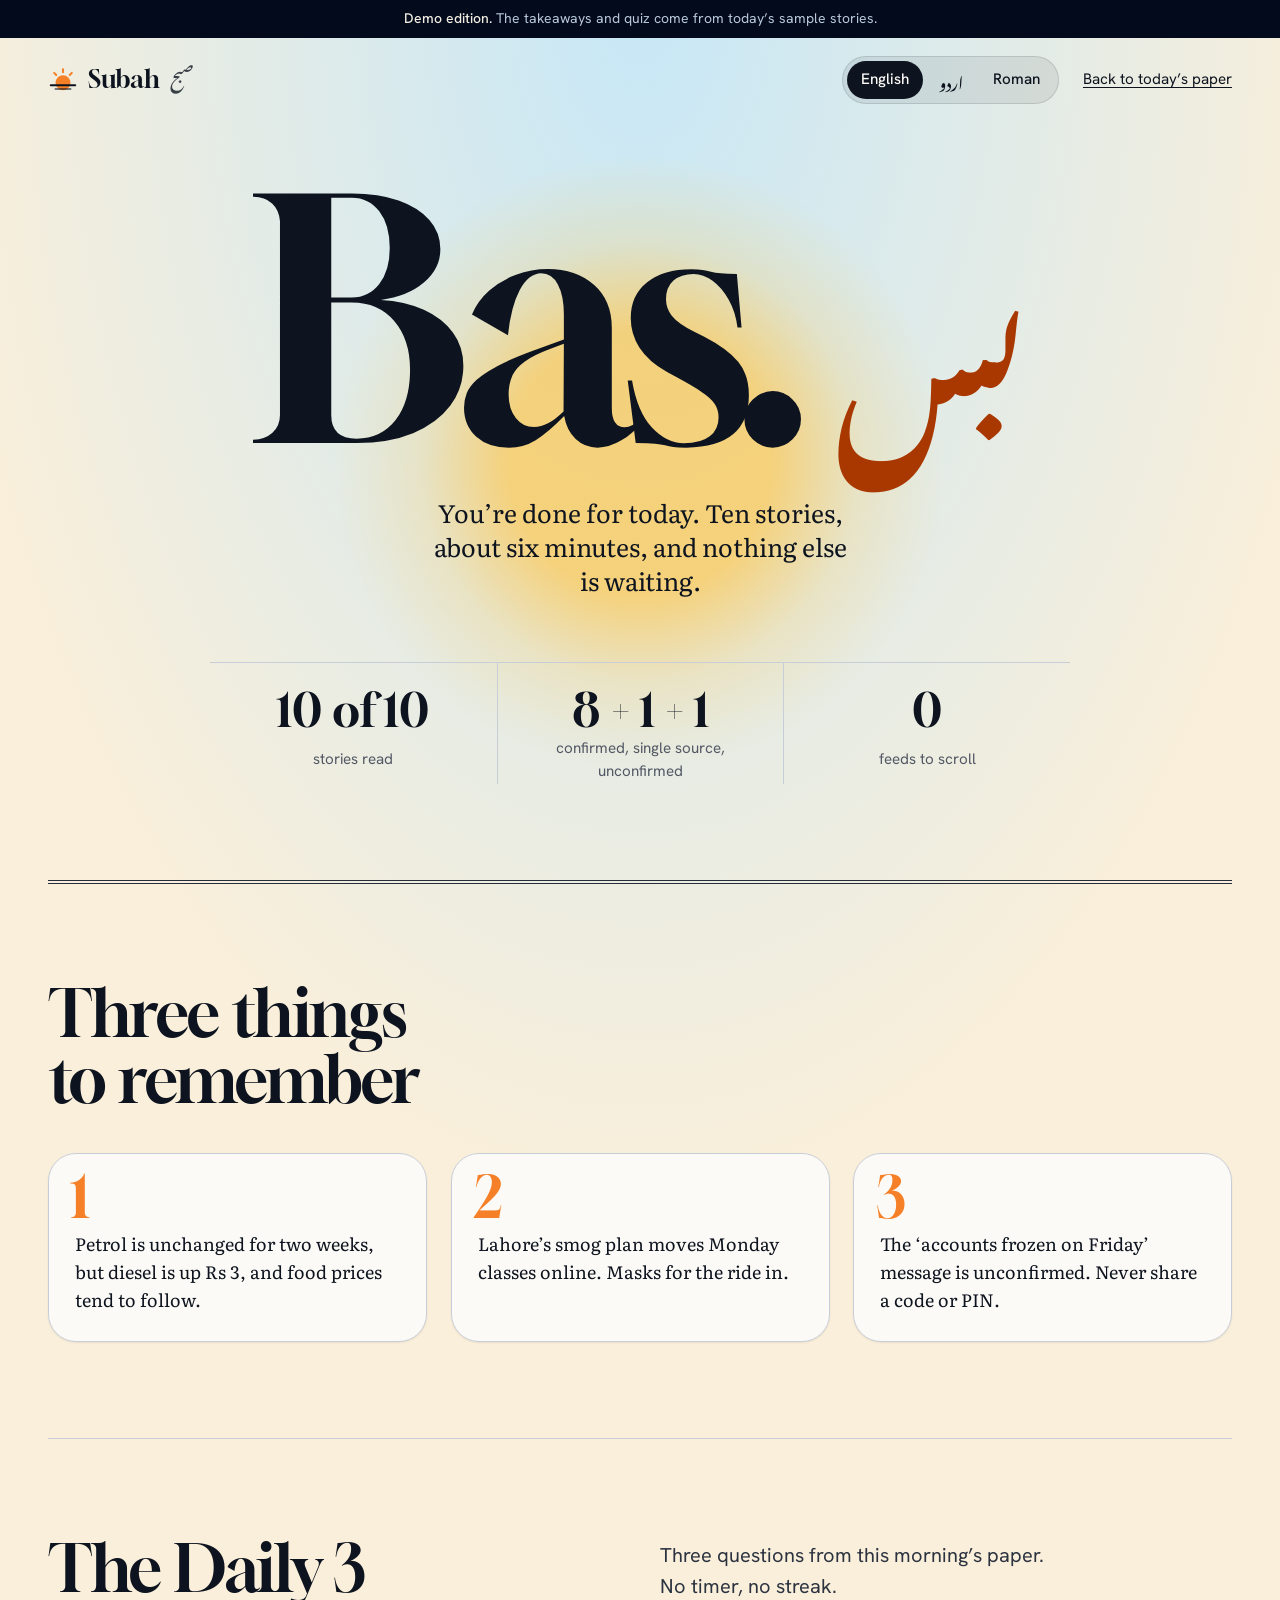
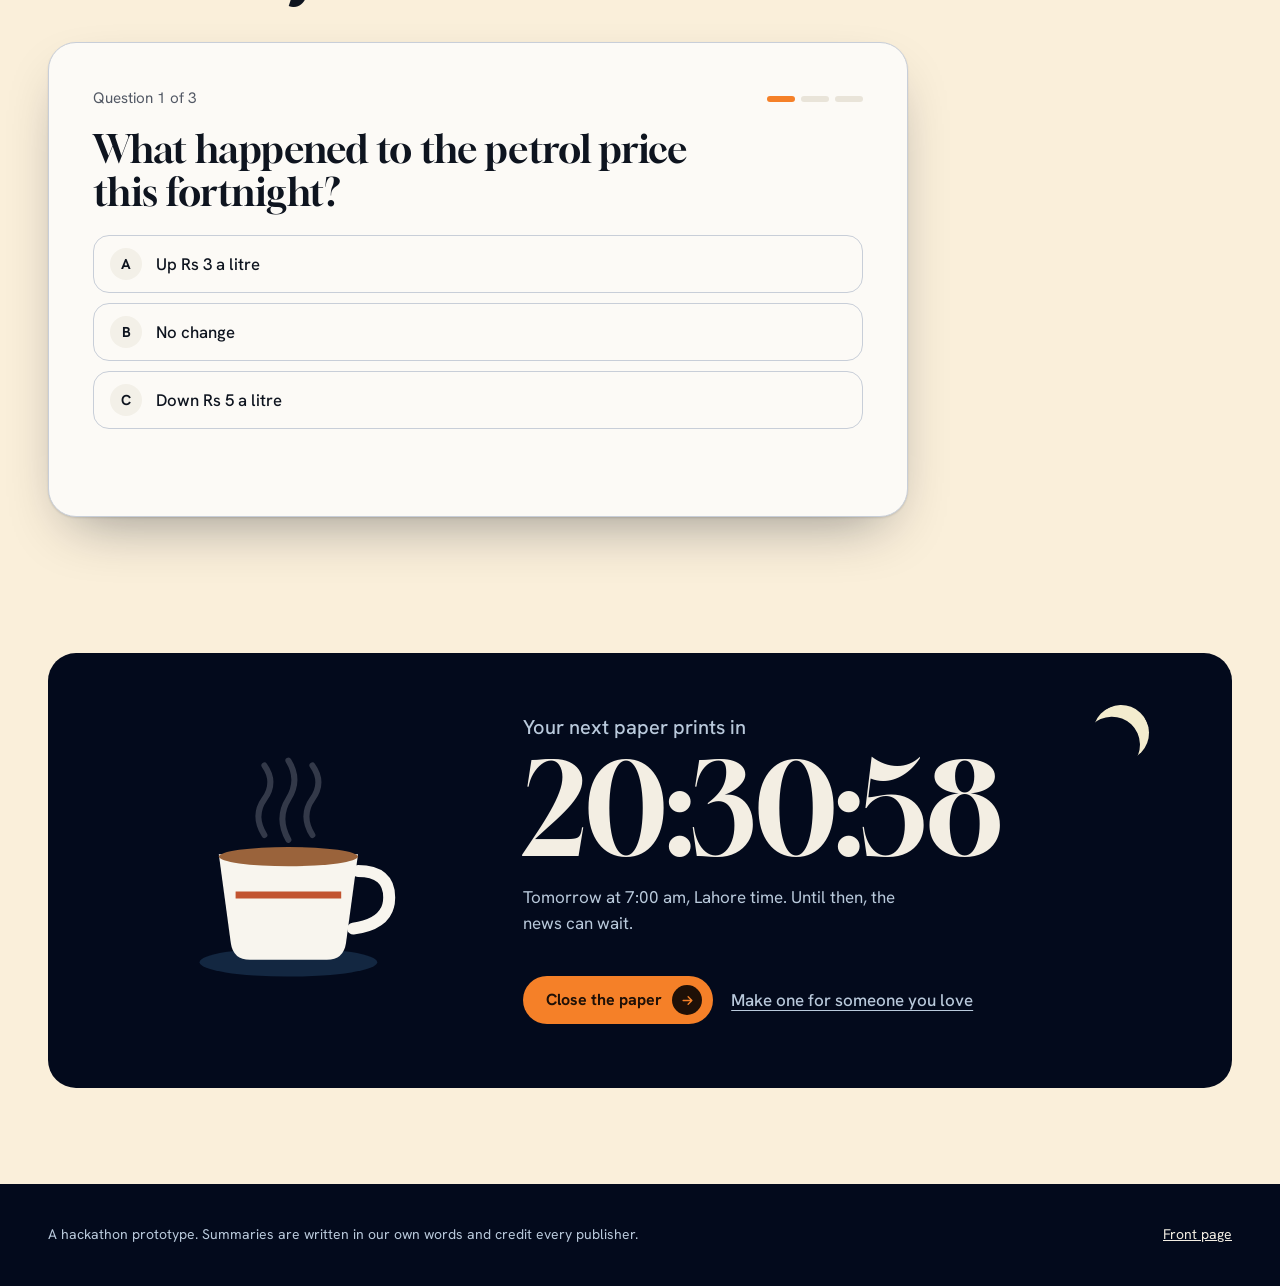
==== web/end.html @ 7c395348 "Add Subah backend pipeline, tests and CI script - Feeds: live fetch or snapshot replay, feed metadat" ====
<!doctype html>
<html lang="en">
<head>
  <meta charset="utf-8">
  <meta name="viewport" content="width=device-width, initial-scale=1">
  <title>Bas, done for today</title>
  <meta name="description" content="The last page of today’s Subah: three things to remember, a three-question quiz, and the time your next paper prints.">
  <meta name="theme-color" content="#f6f1e6">
  <link rel="preconnect" href="https://fonts.googleapis.com">
  <link rel="preconnect" href="https://fonts.gstatic.com" crossorigin>
  <link href="https://fonts.googleapis.com/css2?family=Gloock&family=Hanken+Grotesk:wght@400;500;700&family=Literata:ital,opsz,wght@0,7..72,400;0,7..72,600;1,7..72,400&family=Noto+Nastaliq+Urdu:wght@400;700&display=swap" rel="stylesheet">
  <link rel="stylesheet" href="assets/css/base.css">
  <link rel="stylesheet" href="assets/css/end.css">
  <script src="assets/js/data.js" defer></script>
  <script src="assets/js/common.js" defer></script>
  <script src="assets/js/end.js" defer></script>
</head>
<body class="theme-day page-end">
  <a class="skip-link" href="#end-main">Skip to the last page</a>
  <p class="demo-strip"><b>Demo edition.</b> The takeaways and quiz come from today’s sample stories.</p>

  <header class="end-head">
    <a class="wordmark" href="index.html" aria-label="Subah home">
      <span data-sunmark></span><span class="wordmark__en">Subah</span><span class="wordmark__ur" lang="ur">صبح</span>
    </a>
    <div class="seg" role="group" aria-label="Language" id="end-lang">
      <button type="button" data-lang="en" aria-pressed="true">English</button>
      <button type="button" data-lang="ur" aria-pressed="false" lang="ur">اردو</button>
      <button type="button" data-lang="ro" aria-pressed="false">Roman</button>
    </div>
    <a class="end-back" href="paper.html">Back to today’s paper</a>
  </header>

  <main id="end-main" class="end-main">
    <section class="bas" aria-labelledby="bas-title">
      <div class="bas__sun" aria-hidden="true"></div>
      <h1 class="bas__title" id="bas-title"><span class="bas__en">Bas.</span><span class="bas__ur" lang="ur">بس</span></h1>
      <p class="bas__lede" data-t="lede">You’re done for today. Ten stories, about six minutes, and nothing else is waiting.</p>
      <div class="bas__stats" role="list">
        <div role="listitem"><b class="tabular" data-t="s1v">10 of 10</b><span data-t="s1">stories read</span></div>
        <div role="listitem"><b class="tabular" data-t="s2v">8 + 1 + 1</b><span data-t="s2">confirmed, single source, unconfirmed</span></div>
        <div role="listitem"><b class="tabular" data-t="s3v">0</b><span data-t="s3">feeds to scroll</span></div>
      </div>
    </section>

    <section class="remember" aria-labelledby="remember-title">
      <h2 id="remember-title" data-t="rememberTitle">Three things to remember</h2>
      <ol class="remember__list" id="remember-list"></ol>
    </section>

    <section class="quiz" aria-labelledby="quiz-title">
      <div class="quiz__head">
        <h2 id="quiz-title" data-t="quizTitle">The Daily 3</h2>
        <p data-t="quizLede">Three questions from this morning’s paper. No timer, no streak.</p>
      </div>
      <div class="quiz__card" id="quiz-card" aria-live="polite"></div>
    </section>

    <section class="tomorrow" aria-labelledby="tomorrow-title">
      <div class="chai" aria-hidden="true">
        <svg viewBox="0 0 200 200" class="chai__svg">
          <g class="chai__steam">
            <path d="M82 70 q-10 -16 0 -30 q10 -14 0 -28" />
            <path d="M102 74 q-10 -18 0 -34 q10 -16 0 -32" />
            <path d="M122 70 q-10 -16 0 -30 q10 -14 0 -28" />
          </g>
          <ellipse cx="102" cy="176" rx="74" ry="12" class="chai__saucer"/>
          <path d="M44 86 h116 l-10 74 q-2 14 -16 14 h-64 q-14 0 -16 -14z" class="chai__cup"/>
          <path d="M160 100 q26 0 26 22 q0 22 -30 26" class="chai__handle"/>
          <ellipse cx="102" cy="88" rx="58" ry="8" class="chai__tea"/>
          <path d="M58 120 h88" class="chai__band"/>
        </svg>
      </div>
      <div class="tomorrow__copy">
        <h2 id="tomorrow-title" data-t="nextTitle">Your next paper prints in</h2>
        <time class="tomorrow__count tabular" id="end-countdown">00:00:00</time>
        <p class="tomorrow__note" data-t="nextNote">Tomorrow at 7:00 am, Lahore time. Until then, the news can wait.</p>
        <div class="tomorrow__actions">
          <button class="btn btn--primary" type="button" id="close-paper" data-magnetic="0.15"><span data-t="close">Close the paper</span><span class="btn__orb" data-icon="arrow"></span></button>
          <a class="link-arrow" href="gift.html" data-t="gift">Make one for someone you love</a>
        </div>
      </div>
    </section>
  </main>

  <!-- the closing fold -->
  <div class="closing" id="closing" hidden>
    <div class="closing__half closing__half--top"></div>
    <div class="closing__half closing__half--bottom"></div>
    <div class="closing__msg" role="dialog" aria-modal="true" aria-labelledby="closing-title">
      <svg class="closing__mark" viewBox="0 0 32 32" aria-hidden="true"><circle cx="16" cy="19" r="8" fill="var(--kesar)"/><path d="M3 21.5h26" stroke="currentColor" stroke-width="2.2" stroke-linecap="round"/><path d="M16 4.5v3.2M6.6 8.4l2.2 2.2M25.4 8.4l-2.2 2.2" stroke="var(--kesar)" stroke-width="2.2" stroke-linecap="round"/></svg>
      <p class="closing__title" id="closing-title" data-t="seeYou">See you at seven.</p>
      <p class="closing__ur" lang="ur">کل صبح سات بجے ملتے ہیں</p>
      <a class="btn btn--ghost" href="index.html" id="closing-home" data-t="home">Back to the front page</a>
    </div>
  </div>

  <footer class="site-footer site-footer--slim">
    <div class="container footer__base">
      <span>A hackathon prototype. Summaries are written in our own words and credit every publisher.</span>
      <a href="index.html">Front page</a>
    </div>
  </footer>
</body>
</html>
---- web/assets/css/base.css ----
/* hallmark · custom · idea: "the page is one night: it opens at 11:58 pm, the sun comes up over Lahore at the fold, the paper arrives at 7:00 and the site ends at 7:06" · vibe: "night press, Lahore dawn, ten stories then bas" · paper: night oklch(16% 0.04 262) to day oklch(96.5% 0.025 85) · accent: kesar oklch(70% 0.18 48) · faces: Gloock (display), Hanken Grotesk (ui), Literata (reading), Noto Nastaliq Urdu (script) · posture: full palette (night, dawn, day, kesar; trust trio ok/warn/bad) · axes: mid/high-contrast-serif/warm
   critique: the risk is spectacle over reading; every moving part carries a product fact (clustering, swipe learning, trust badges, Urdu, audio, the ending), and the paper page itself stays still and legible.
   waive 18/F8 (more than one scroll pattern): the user asked for many wow moments; each pattern is pinned to one section, and all of them fall back to the finished static layout under reduced motion or without JS.
   waive custom-cursor rule is NOT waived: no custom cursor anywhere. */

/* ------------------------------------------------------------------ tokens */
:root {
  /* night */
  --night-1: oklch(15% 0.04 262);
  --night-2: oklch(20% 0.05 258);
  --night-3: oklch(27% 0.055 255);
  --on-night: oklch(95% 0.015 85);
  --on-night-2: oklch(83% 0.03 250);
  --on-night-muted: oklch(72% 0.035 255);
  --night-rule: oklch(36% 0.04 258);

  /* dawn */
  --dawn-1: oklch(40% 0.07 252);
  --dawn-2: oklch(70% 0.12 40);
  --dawn-3: oklch(86% 0.11 78);

  /* day */
  --day-1: oklch(91% 0.04 228);
  --day-2: oklch(96.5% 0.022 85);
  --paper: oklch(98.6% 0.006 95);
  --paper-2: oklch(95.6% 0.012 90);
  --paper-3: oklch(92% 0.016 88);
  --ink: oklch(19% 0.025 262);
  --ink-2: oklch(32% 0.025 262);
  --muted: oklch(46% 0.02 262);
  --rule: oklch(85% 0.015 262);
  --rule-2: oklch(30% 0.025 262);

  /* signals */
  --sun: oklch(86% 0.15 82);
  --kesar: oklch(72% 0.17 52);
  --kesar-hover: oklch(77% 0.16 60);
  --kesar-ink: oklch(19% 0.03 50);
  --kesar-deep: oklch(50% 0.16 42);
  --focus: oklch(70% 0.2 48);
  --ok: oklch(50% 0.12 158);
  --ok-soft: oklch(93% 0.05 158);
  --warn: oklch(55% 0.13 70);
  --warn-mark: oklch(78% 0.15 80);
  --warn-soft: oklch(95% 0.06 88);
  --bad: oklch(52% 0.19 27);
  --bad-soft: oklch(94.5% 0.035 25);
  --moon: oklch(94% 0.04 95);

  /* type */
  --font-display: "Gloock", "Libre Bodoni", Georgia, serif;
  --font-ui: "Hanken Grotesk", ui-sans-serif, system-ui, sans-serif;
  --font-read: "Literata", "Source Serif 4", Georgia, serif;
  --font-urdu: "Noto Nastaliq Urdu", "Jameel Noori Nastaleeq", "Urdu Typesetting", serif;

  --step--1: 0.875rem;
  --step-0: 1.0625rem;
  --step-1: 1.25rem;
  --step-2: 1.5625rem;
  --step-3: 1.95rem;
  --step-4: clamp(2.1rem, 3.6vw, 2.9rem);
  --step-5: clamp(2.5rem, 5vw, 4.2rem);
  --display: clamp(3.1rem, 7.2vw, 6.9rem);

  /* space */
  --space-2xs: 4px;
  --space-xs: 8px;
  --space-sm: 12px;
  --space-md: 16px;
  --space-lg: 24px;
  --space-xl: 40px;
  --space-2xl: 64px;
  --space-3xl: 96px;
  --space-4xl: 144px;

  --container: 1240px;
  --gutter: clamp(16px, 4vw, 48px);
  --radius-sm: 10px;
  --radius: 18px;
  --radius-lg: 28px;
  --radius-pill: 999px;

  --shadow-paper: 0 1px 2px oklch(20% 0.03 262 / 0.12), 0 24px 60px -24px oklch(15% 0.04 262 / 0.45);
  --shadow-soft: 0 1px 2px oklch(20% 0.02 262 / 0.08);

  --ease-out: cubic-bezier(0.22, 1, 0.36, 1);
  --ease-in: cubic-bezier(0.55, 0, 1, 0.45);
  --ease-in-out: cubic-bezier(0.65, 0, 0.35, 1);
  --dur-micro: 120ms;
  --dur-short: 220ms;
  --dur-long: 420ms;

  --z-raised: 10;
  --z-sticky: 200;
  --z-nav: 300;
  --z-modal: 400;
  --z-toast: 500;

  color-scheme: light;
}

/* ------------------------------------------------------------------ base */
*, *::before, *::after { box-sizing: border-box; }
[hidden] { display: none !important; }
html, body { overflow-x: clip; }
html { -webkit-text-size-adjust: 100%; text-size-adjust: 100%; scroll-padding-top: 96px; }
body {
  margin: 0;
  font-family: var(--font-ui);
  font-size: var(--step-0);
  line-height: 1.55;
  color: var(--ink);
  background: var(--day-2);
  font-synthesis: none;
  -webkit-font-smoothing: antialiased;
  text-rendering: optimizeLegibility;
}
img, svg, canvas { display: block; max-width: 100%; }
h1, h2, h3, h4 {
  font-family: var(--font-display);
  font-weight: 400;
  line-height: 1.04;
  letter-spacing: -0.02em;
  margin: 0;
  text-wrap: balance;
  overflow-wrap: break-word;
  min-width: 0;
}
h1 { max-width: 20ch; }
h2 { max-width: 22ch; }
h3 { max-width: 40ch; }
p { margin: 0; text-wrap: pretty; }
a { color: inherit; }
button, input, select, textarea { font: inherit; color: inherit; }
button { cursor: pointer; }
::selection { background: color-mix(in oklab, var(--kesar) 35%, transparent); }

:where(a, button, input, select, textarea, [tabindex], summary, label.choice):focus-visible {
  outline: 3px solid var(--focus);
  outline-offset: 3px;
  border-radius: 6px;
}
input:focus-visible, textarea:focus-visible, select:focus-visible { outline-offset: 0; }

[lang="ur"], .ur {
  font-family: var(--font-urdu);
  line-height: 2.1;
  letter-spacing: 0;
  word-spacing: 0.04em;
}
[lang="ur"] :where(h1, h2, h3, h4), :where(h1, h2, h3, h4)[lang="ur"] {
  font-family: var(--font-urdu);
  font-weight: 700;
  line-height: 1.85;
  letter-spacing: 0;
}

.container { width: min(100% - 2 * var(--gutter), var(--container)); margin-inline: auto; }
.sr-only {
  position: absolute; width: 1px; height: 1px; padding: 0; margin: -1px;
  overflow: hidden; clip: rect(0 0 0 0); white-space: nowrap; border: 0;
}
.skip-link {
  position: absolute; left: var(--space-md); top: -100px; z-index: var(--z-toast);
  background: var(--ink); color: var(--paper); padding: var(--space-sm) var(--space-md); border-radius: var(--radius-sm);
}
.skip-link:focus { top: var(--space-md); }
.tabular { font-variant-numeric: tabular-nums; }

/* ------------------------------------------------------------------ demo strip */
.demo-strip {
  background: var(--night-1);
  color: var(--on-night-2);
  font-size: var(--step--1);
  text-align: center;
  padding: 8px var(--gutter);
  position: relative;
  z-index: var(--z-nav);
}
.demo-strip b { color: var(--on-night); font-weight: 500; }

/* ------------------------------------------------------------------ header / nav */
.site-header {
  position: sticky;
  top: 0;
  z-index: var(--z-nav);
  padding: 12px var(--gutter) 0;
  pointer-events: none;
}
.nav {
  pointer-events: auto;
  width: min(100%, var(--container));
  margin-inline: auto;
  display: flex;
  align-items: center;
  gap: var(--space-md);
  min-height: 60px;
  padding: 8px 8px 8px 18px;
  border-radius: var(--radius-pill);
  background: color-mix(in oklab, var(--night-2) 72%, transparent);
  color: var(--on-night);
  border: 1px solid color-mix(in oklab, var(--on-night) 12%, transparent);
  -webkit-backdrop-filter: blur(14px) saturate(140%);
  backdrop-filter: blur(14px) saturate(140%);
  transition: background-color var(--dur-long) var(--ease-out), color var(--dur-long) var(--ease-out), border-color var(--dur-long) var(--ease-out);
}
html.is-daylight .nav, .theme-day .nav {
  background: color-mix(in oklab, var(--paper) 80%, transparent);
  color: var(--ink);
  border-color: color-mix(in oklab, var(--ink) 10%, transparent);
}
.wordmark {
  display: inline-flex;
  align-items: center;
  gap: 10px;
  text-decoration: none;
  margin-right: auto;
  white-space: nowrap;
}
.wordmark__mark { width: 30px; height: 30px; flex-shrink: 0; }
.wordmark__en { font-family: var(--font-display); font-size: 1.55rem; letter-spacing: -0.01em; line-height: 1; }
.wordmark__ur { font-family: var(--font-urdu); font-size: 1.05rem; line-height: 1; opacity: 0.8; transform: translateY(-2px); }
.nav__links { display: flex; gap: 2px; list-style: none; margin: 0; padding: 0; }
.nav__links a {
  display: inline-flex; align-items: center; min-height: 44px; padding: 0 14px;
  border-radius: var(--radius-pill); text-decoration: none; font-size: 0.97rem;
  transition: background-color var(--dur-short) var(--ease-out);
}
.nav__links a:hover { background: color-mix(in oklab, currentColor 10%, transparent); }
.nav__links a[aria-current="page"] { background: color-mix(in oklab, currentColor 12%, transparent); }
.nav__menu-btn {
  display: none; width: 44px; height: 44px; border-radius: 50%; border: 0;
  background: color-mix(in oklab, currentColor 10%, transparent); align-items: center; justify-content: center;
}
.nav__menu-btn svg { width: 20px; height: 20px; }

@media (max-width: 960px) {
  .nav__links {
    position: absolute; left: var(--gutter); right: var(--gutter); top: calc(100% + 8px);
    flex-direction: column; padding: 10px; border-radius: var(--radius);
    background: var(--night-2); color: var(--on-night);
    border: 1px solid var(--night-rule);
    opacity: 0; transform: translateY(-6px); visibility: hidden;
    transition: opacity var(--dur-short) var(--ease-out), transform var(--dur-short) var(--ease-out), visibility 0s linear var(--dur-short);
  }
  html.is-daylight .nav__links, .theme-day .nav__links { background: var(--paper); color: var(--ink); border-color: var(--rule); }
  .nav[data-open="true"] .nav__links { opacity: 1; transform: none; visibility: visible; transition-delay: 0s; }
  .nav__links a { min-height: 48px; font-size: 1.05rem; }
  .nav__menu-btn { display: inline-flex; }
  .nav .btn--nav span.btn__label-long { display: none; }
}

/* ------------------------------------------------------------------ buttons */
.btn {
  --btn-bg: transparent;
  --btn-fg: currentColor;
  display: inline-flex;
  align-items: center;
  justify-content: center;
  gap: 10px;
  min-height: 48px;
  padding: 0 22px;
  border-radius: var(--radius-pill);
  border: 1px solid transparent;
  background: var(--btn-bg);
  color: var(--btn-fg);
  font-weight: 500;
  font-size: 1rem;
  line-height: 1;
  text-decoration: none;
  white-space: nowrap;
  transition: background-color var(--dur-short) var(--ease-out), color var(--dur-short) var(--ease-out), border-color var(--dur-short) var(--ease-out), transform var(--dur-micro) var(--ease-out);
  -webkit-tap-highlight-color: transparent;
}
.btn:active { transform: translateY(1px); }
.btn svg { width: 18px; height: 18px; flex-shrink: 0; }
.btn--primary { --btn-bg: var(--kesar); --btn-fg: var(--kesar-ink); font-weight: 700; }
.btn--primary:hover { --btn-bg: var(--kesar-hover); }
.btn--primary .btn__orb {
  width: 30px; height: 30px; border-radius: 50%; display: inline-grid; place-items: center;
  background: var(--kesar-ink); color: var(--kesar); margin-right: -12px;
  transition: transform var(--dur-short) var(--ease-out);
}
.btn--primary:hover .btn__orb { transform: translateX(3px); }
.btn--primary .btn__orb svg { width: 15px; height: 15px; }
.btn--ghost { border-color: color-mix(in oklab, currentColor 35%, transparent); }
.btn--ghost:hover { border-color: currentColor; background: color-mix(in oklab, currentColor 8%, transparent); }
.btn--ink { --btn-bg: var(--ink); --btn-fg: var(--paper); }
.btn--ink:hover { --btn-bg: var(--ink-2); }
.btn--nav { min-height: 44px; padding: 0 8px 0 18px; }
.btn--sm { min-height: 40px; padding: 0 16px; font-size: 0.94rem; }
.btn[disabled], .btn[aria-disabled="true"] { opacity: 0.55; cursor: not-allowed; }
.link-arrow {
  display: inline-flex; align-items: center; gap: 8px; font-weight: 500;
  text-decoration: underline; text-decoration-thickness: 1px; text-underline-offset: 0.22em;
}
.link-arrow:hover { text-decoration-thickness: 2px; }

/* ------------------------------------------------------------------ segmented control */
.seg {
  display: inline-flex;
  padding: 4px;
  gap: 2px;
  border-radius: var(--radius-pill);
  background: color-mix(in oklab, currentColor 8%, transparent);
  border: 1px solid color-mix(in oklab, currentColor 12%, transparent);
}
.seg button {
  border: 0; background: transparent; min-height: 38px; padding: 0 14px; border-radius: var(--radius-pill);
  font-size: 0.95rem; font-weight: 500; white-space: nowrap;
  transition: background-color var(--dur-short) var(--ease-out), color var(--dur-short) var(--ease-out);
}
.seg button:hover { background: color-mix(in oklab, currentColor 8%, transparent); }
.seg button[aria-pressed="true"] { background: var(--ink); color: var(--paper); }
.theme-night .seg button[aria-pressed="true"], .is-night .seg button[aria-pressed="true"] { background: var(--on-night); color: var(--night-1); }
.seg button .ur, .seg button[lang="ur"] { line-height: 1; font-size: 1.05rem; padding-top: 2px; }

/* ------------------------------------------------------------------ trust badges */
.badge {
  display: inline-flex;
  align-items: center;
  gap: 8px;
  min-height: 30px;
  padding: 3px 12px 3px 6px;
  border-radius: var(--radius-pill);
  font-family: var(--font-ui);
  font-size: 0.86rem;
  font-weight: 500;
  line-height: 1.2;
  white-space: nowrap;
  vertical-align: middle;
}
.badge__icon { width: 20px; height: 20px; border-radius: 50%; display: inline-grid; place-items: center; flex-shrink: 0; }
.badge__icon svg { width: 12px; height: 12px; }
.badge__dots { display: inline-flex; gap: 3px; margin-left: 2px; }
.badge__dots i { width: 6px; height: 6px; border-radius: 50%; background: currentColor; opacity: 0.85; }
.badge--confirmed { background: var(--ok-soft); color: var(--ok); }
.badge--confirmed .badge__icon { background: var(--ok); color: var(--ok-soft); }
.badge--single { background: var(--warn-soft); color: var(--warn); }
.badge--single .badge__icon { background: var(--warn-mark); color: var(--kesar-ink); }
.badge--unconfirmed { background: var(--bad-soft); color: var(--bad); }
.badge--unconfirmed .badge__icon { background: var(--bad); color: var(--bad-soft); }
.badge[lang="ur"] { font-family: var(--font-urdu); font-size: 0.86rem; line-height: 1.9; padding-block: 0; }

/* ------------------------------------------------------------------ chips */
.chip {
  display: inline-flex; align-items: center; gap: 6px; min-height: 34px; padding: 0 14px;
  border-radius: var(--radius-pill); font-size: 0.92rem; font-weight: 500;
  background: color-mix(in oklab, currentColor 8%, transparent);
  border: 1px solid color-mix(in oklab, currentColor 14%, transparent);
}

/* ------------------------------------------------------------------ fields */
.field { display: grid; gap: 8px; }
.field__label { font-size: 0.95rem; font-weight: 500; }
.field__hint { font-size: var(--step--1); color: var(--muted); min-height: 1lh; }
.input, .select, .textarea {
  width: 100%;
  min-height: 48px;
  padding: 10px 16px;
  border-radius: 14px;
  border: 1px solid var(--rule);
  background: var(--paper);
  color: var(--ink);
  font-size: 1rem;
  transition: border-color var(--dur-short) var(--ease-out);
}
.input:hover, .select:hover, .textarea:hover { border-color: color-mix(in oklab, var(--ink) 35%, var(--rule)); }
.input:focus-visible, .select:focus-visible, .textarea:focus-visible { outline: 3px solid var(--focus); outline-offset: -1px; border-color: var(--ink); }
.textarea { resize: vertical; line-height: 1.5; }
.input::placeholder, .textarea::placeholder { color: color-mix(in oklab, var(--muted) 80%, transparent); }

/* ------------------------------------------------------------------ waveform (audio edition) */
.wave { display: inline-flex; align-items: center; gap: 3px; height: 26px; }
.wave i {
  width: 3px; height: 100%; border-radius: 2px; background: currentColor;
  transform: scaleY(0.25); transform-origin: center;
}
.is-speaking .wave i { animation: wave 0.9s var(--ease-in-out) infinite; }
.wave i:nth-child(2) { animation-delay: -0.1s; } .wave i:nth-child(3) { animation-delay: -0.35s; }
.wave i:nth-child(4) { animation-delay: -0.6s; } .wave i:nth-child(5) { animation-delay: -0.2s; }
.wave i:nth-child(6) { animation-delay: -0.75s; } .wave i:nth-child(7) { animation-delay: -0.45s; }
.wave i:nth-child(8) { animation-delay: -0.15s; } .wave i:nth-child(9) { animation-delay: -0.55s; }
@keyframes wave { 0%, 100% { transform: scaleY(0.25); } 50% { transform: scaleY(1); } }

/* ------------------------------------------------------------------ swipe deck + topic bars (night surfaces) */
:root { --pass-on-night: oklch(72% 0.15 27); --keep-on-night: oklch(76% 0.13 158); }
.bars__title { font-size: 0.95rem; color: var(--on-night-muted); margin-bottom: var(--space-sm); }
.bars__list { list-style: none; margin: 0; padding: 0; display: grid; gap: 10px; }
.bar { display: grid; grid-template-columns: 104px minmax(0, 1fr) 30px; gap: 12px; align-items: center; font-size: 0.92rem; }
.bar__track { height: 8px; border-radius: 99px; background: var(--night-3); overflow: hidden; }
.bar__fill {
  display: block; height: 100%; border-radius: 99px; background: var(--kesar);
  transform-origin: left; transform: scaleX(var(--w, 0.08));
  transition: transform 600ms var(--ease-out);
}
.bar__fill.is-neg { background: var(--on-night-muted); }
.bar__val { text-align: right; color: var(--on-night-muted); font-variant-numeric: tabular-nums; }
.deck { position: relative; width: min(100%, 380px); height: 330px; border-radius: 24px; }
.deck:focus-visible { outline: 3px solid var(--focus); outline-offset: 6px; }
.swipe-card {
  position: absolute; inset: 0;
  display: flex; flex-direction: column; justify-content: space-between; gap: 16px;
  padding: 26px; border-radius: 24px;
  background: var(--paper); color: var(--ink);
  box-shadow: var(--shadow-paper);
  transform: translateY(calc(var(--d) * 16px)) scale(calc(1 - var(--d) * 0.05));
  user-select: none; -webkit-user-select: none; touch-action: pan-y; cursor: grab;
  --keep: 0; --pass: 0; --love: 0;
}
.swipe-card:not(.is-top) { filter: brightness(calc(1 - var(--d) * 0.06)); }
.swipe-card.is-dragging { cursor: grabbing; }
html.motion .swipe-card.is-top { animation: card-rise 360ms var(--ease-out); }
@keyframes card-rise { from { transform: translateY(16px) scale(0.95); } }
.swipe-card__meta { display: flex; justify-content: space-between; align-items: center; font-size: 0.88rem; color: var(--muted); }
.swipe-card__label { display: inline-flex; min-height: 30px; align-items: center; padding: 0 12px; border-radius: 99px; background: var(--paper-2); color: var(--ink); font-weight: 500; }
.swipe-card__headline { font-family: var(--font-display); font-size: clamp(1.6rem, 2.6vw, 2.05rem); line-height: 1.08; letter-spacing: -0.015em; }
.swipe-card__stamp {
  position: absolute; top: 22px; padding: 4px 12px; border: 3px solid; border-radius: 10px;
  font-weight: 700; font-size: 1.1rem; pointer-events: none;
}
.swipe-card__stamp--keep { left: 20px; color: var(--ok); transform: rotate(-12deg); opacity: var(--keep); }
.swipe-card__stamp--pass { right: 20px; color: var(--bad); transform: rotate(12deg); opacity: var(--pass); }
.swipe-card__stamp--love { left: 50%; top: auto; bottom: 90px; color: var(--kesar-deep); transform: translateX(-50%) rotate(-4deg); opacity: var(--love); }
.deck-actions { display: flex; gap: 16px; }
.deck-btn {
  width: 58px; height: 58px; border-radius: 50%; border: 1px solid var(--night-rule);
  background: var(--night-2); color: var(--on-night); display: grid; place-items: center;
  transition: background-color var(--dur-short) var(--ease-out), transform var(--dur-micro) var(--ease-out);
}
.deck-btn:hover { background: var(--night-3); }
.deck-btn:active { transform: scale(0.94); }
.deck-btn span, .deck-btn svg { width: 24px; height: 24px; }
.deck-btn--pass { color: var(--pass-on-night); }
.deck-btn--keep { color: var(--keep-on-night); }
.deck-btn--love { color: var(--kesar); width: 50px; height: 50px; align-self: center; }

/* ------------------------------------------------------------------ reveal (one, opt-in, visible by default) */
html.js.motion [data-reveal] { opacity: 0; transform: translateY(14px); }
html.js.motion [data-reveal].is-seen {
  opacity: 1; transform: none;
  transition: opacity 0.7s var(--ease-out), transform 0.7s var(--ease-out);
  transition-delay: calc(var(--i, 0) * 70ms);
}

/* ------------------------------------------------------------------ footer */
.site-footer {
  background: var(--night-1);
  color: var(--on-night-2);
  padding: var(--space-3xl) 0 var(--space-xl);
  position: relative;
  z-index: 2;
}
.footer__grid { display: grid; grid-template-columns: minmax(0, 1.4fr) repeat(3, minmax(0, 1fr)); gap: var(--space-xl); }
.footer__brand .wordmark { color: var(--on-night); }
.footer__brand p { margin-top: var(--space-md); max-width: 34ch; }
.footer__col h3 { font-family: var(--font-ui); font-size: 0.95rem; font-weight: 500; color: var(--on-night); margin-bottom: var(--space-sm); letter-spacing: 0; }
.footer__col ul { list-style: none; margin: 0; padding: 0; display: grid; gap: 4px; }
.footer__col a { text-decoration: none; display: inline-flex; min-height: 36px; align-items: center; }
.footer__col a:hover { color: var(--on-night); text-decoration: underline; text-underline-offset: 0.2em; }
.footer__base {
  margin-top: var(--space-2xl); padding-top: var(--space-lg); border-top: 1px solid var(--night-rule);
  display: flex; flex-wrap: wrap; justify-content: space-between; gap: var(--space-md); font-size: var(--step--1);
}
.footer__mast {
  font-family: var(--font-display); color: var(--on-night); line-height: 0.85; letter-spacing: -0.03em;
  font-size: clamp(4.5rem, 19vw, 17rem); margin-top: var(--space-2xl); display: flex; align-items: baseline; gap: 0.12em;
  white-space: nowrap;
}
.footer__mast .ur { font-size: 0.42em; line-height: 1; color: var(--kesar); }
@media (max-width: 860px) {
  .footer__grid { grid-template-columns: minmax(0, 1fr) minmax(0, 1fr); }
  .footer__brand { grid-column: 1 / -1; }
}

/* ------------------------------------------------------------------ page transitions (cross-document) */
@view-transition { navigation: auto; }
@media (prefers-reduced-motion: no-preference) {
  ::view-transition-old(root) { animation: vt-out 260ms var(--ease-in) both; }
  ::view-transition-new(root) { animation: vt-in 520ms var(--ease-out) both; }
}
@keyframes vt-out { to { opacity: 0; transform: translateY(-12px) scale(0.99); } }
@keyframes vt-in { from { opacity: 0; transform: translateY(18px); } }

/* ------------------------------------------------------------------ toast */
.toast {
  position: fixed; left: 50%; bottom: 24px; z-index: var(--z-toast);
  transform: translate(-50%, 20px); opacity: 0;
  background: var(--ink); color: var(--paper); padding: 12px 18px; border-radius: 14px;
  font-size: 0.95rem; max-width: min(92vw, 520px); box-shadow: var(--shadow-paper);
  transition: opacity var(--dur-long) var(--ease-out), transform var(--dur-long) var(--ease-out);
  pointer-events: none;
}
.toast.is-on { opacity: 1; transform: translate(-50%, 0); }

/* ------------------------------------------------------------------ reduced motion */
@media (prefers-reduced-motion: reduce) {
  *, *::before, *::after { animation-duration: 0.01ms !important; animation-iteration-count: 1 !important; scroll-behavior: auto !important; }
  html.js.motion [data-reveal] { opacity: 1; transform: none; }
}
---- web/assets/css/end.css ----
/* the last page */
:root {
  --kesar-soft: oklch(95% 0.045 75);
  --morning: oklch(95.5% 0.03 82);
  --cup: oklch(97% 0.01 90);
  --cup-band: oklch(58% 0.15 38);
  --tea: oklch(55% 0.09 55);
  --steam: oklch(60% 0.02 262 / 0.5);
}
body.page-end {
  background:
    radial-gradient(80% 60% at 50% 0%, var(--day-1), transparent 70%),
    var(--morning);
}
.end-head {
  width: min(100% - 2 * var(--gutter), 1240px); margin: 0 auto; min-height: 84px;
  display: flex; align-items: center; gap: var(--space-lg); flex-wrap: wrap;
}
.end-head .wordmark { margin-right: auto; }
.end-back { font-size: 0.95rem; text-underline-offset: 0.2em; }
.end-main { width: min(100% - 2 * var(--gutter), 1240px); margin: 0 auto; padding-bottom: var(--space-3xl); }

/* Bas */
.bas { position: relative; text-align: center; padding: var(--space-2xl) 0 var(--space-3xl); display: grid; justify-items: center; }
.bas__sun {
  position: absolute; top: 4%; left: 50%; width: min(70vw, 620px); aspect-ratio: 1; transform: translateX(-50%);
  border-radius: 50%; z-index: 0; pointer-events: none;
  background: radial-gradient(circle, color-mix(in oklab, var(--sun) 70%, transparent) 0 30%, color-mix(in oklab, var(--sun) 22%, transparent) 50%, transparent 70%);
}
.bas__title {
  position: relative; z-index: 1;
  font-size: clamp(7rem, 26vw, 21rem); line-height: 0.8; letter-spacing: -0.055em; max-width: none;
  display: flex; align-items: baseline; justify-content: center; flex-wrap: wrap; gap: 0 0.12em;
}
.bas__ur { font-family: var(--font-urdu); font-weight: 700; letter-spacing: 0; font-size: 0.4em; line-height: 1.5; color: var(--kesar-deep); }
html.motion .bas__en { display: inline-block; animation: bas-in 1.1s var(--ease-out) both; }
html.motion .bas__ur { display: inline-block; animation: bas-in 1.1s var(--ease-out) 0.18s both; }
@keyframes bas-in { from { opacity: 0; transform: translateY(30%) scale(0.96); } }
.bas__lede { position: relative; z-index: 1; margin-top: var(--space-xl); font-size: var(--step-2); line-height: 1.35; max-width: 30ch; font-family: var(--font-read); }
.bas__stats {
  position: relative; z-index: 1; margin-top: var(--space-2xl);
  display: grid; grid-template-columns: repeat(3, minmax(0, 1fr)); width: min(100%, 860px);
  border-top: 1px solid var(--rule);
}
.bas__stats > div { padding: var(--space-lg) var(--space-md) 0; display: grid; gap: 4px; border-left: 1px solid var(--rule); }
.bas__stats > div:first-child { border-left: 0; }
.bas__stats b { font-family: var(--font-display); font-weight: 400; font-size: var(--step-4); line-height: 1; }
.bas__stats span { color: var(--muted); font-size: 0.95rem; }

/* remember */
.remember { padding: var(--space-3xl) 0; border-top: 4px double var(--rule-2); }
.remember h2, .quiz h2 { font-size: var(--step-5); max-width: 16ch; }
.remember__list { list-style: none; margin: var(--space-xl) 0 0; padding: 0; display: grid; grid-template-columns: repeat(3, minmax(0, 1fr)); gap: var(--space-lg); counter-reset: r; }
.remember__list li {
  counter-increment: r; position: relative; background: var(--paper); border-radius: var(--radius-lg);
  padding: 76px 26px 28px; box-shadow: var(--shadow-soft); border: 1px solid var(--rule);
  font-family: var(--font-read); font-size: 1.12rem; line-height: 1.55;
}
.remember__list li::before {
  content: counter(r); position: absolute; top: 14px; left: 22px;
  font-family: var(--font-display); font-size: 3.6rem; line-height: 1; color: var(--kesar);
}
[dir="rtl"] .remember__list li::before, .remember__list li[lang="ur"]::before { left: auto; right: 22px; }
.remember__list li[lang="ur"] { font-family: var(--font-urdu); line-height: 2.2; font-size: 1.05rem; text-align: right; }
html.motion .remember__list li.is-flip { animation: flip-in 640ms var(--ease-out) both; animation-delay: calc(var(--i) * 90ms); }
@keyframes flip-in { from { opacity: 0; transform: perspective(900px) rotateX(-40deg) translateY(16px); } }

/* quiz */
.quiz { padding: var(--space-3xl) 0; border-top: 1px solid var(--rule); }
.quiz__head { display: grid; grid-template-columns: minmax(0, 1fr) minmax(0, 1fr); gap: var(--space-xl); align-items: end; }
.quiz__head p { color: var(--ink-2); font-size: var(--step-1); max-width: 36ch; }
.quiz__card {
  margin-top: var(--space-xl); background: var(--paper); border-radius: var(--radius-lg); border: 1px solid var(--rule);
  padding: clamp(22px, 4vw, 44px); box-shadow: var(--shadow-paper); max-width: 860px;
}
.quiz__meta { display: flex; justify-content: space-between; align-items: center; color: var(--muted); font-size: 0.95rem; }
.quiz__pips { display: flex; gap: 6px; }
.quiz__pips i { width: 28px; height: 6px; border-radius: 99px; background: var(--paper-3); }
.quiz__pips i.is-right { background: var(--ok); }
.quiz__pips i.is-wrong { background: var(--bad); }
.quiz__pips i.is-now { background: var(--kesar); }
.quiz__q { font-family: var(--font-display); font-size: clamp(1.7rem, 3vw, 2.4rem); line-height: 1.1; margin: 18px 0 22px; max-width: 30ch; }
.quiz__q[lang="ur"] { font-family: var(--font-urdu); font-weight: 700; line-height: 1.9; font-size: clamp(1.3rem, 2.4vw, 1.8rem); }
.quiz__opts { display: grid; gap: 10px; }
.quiz__opt {
  display: grid; grid-template-columns: 32px minmax(0, 1fr) 24px; gap: 14px; align-items: center; text-align: start;
  min-height: 58px; padding: 10px 16px; border-radius: 16px; border: 1px solid var(--rule); background: var(--paper);
  font-size: 1.05rem; font-weight: 500;
  transition: border-color var(--dur-short) var(--ease-out), background-color var(--dur-short) var(--ease-out), transform var(--dur-micro) var(--ease-out);
}
.quiz__opt:hover:not([disabled]) { border-color: var(--ink); }
.quiz__opt:active:not([disabled]) { transform: translateY(1px); }
.quiz__opt[disabled] { cursor: default; }
.quiz__key { width: 32px; height: 32px; border-radius: 50%; display: grid; place-items: center; background: var(--paper-2); font-weight: 700; font-size: 0.9rem; }
.quiz__mark { width: 24px; height: 24px; }
.quiz__opt.is-right { border-color: var(--ok); background: var(--ok-soft); }
.quiz__opt.is-right .quiz__key { background: var(--ok); color: var(--ok-soft); }
.quiz__opt.is-wrong { border-color: var(--bad); background: var(--bad-soft); }
.quiz__opt.is-wrong .quiz__key { background: var(--bad); color: var(--bad-soft); }
.quiz__opt.is-dim { opacity: 0.55; }
html.motion .quiz__opt.is-wrong { animation: shake 360ms var(--ease-out); }
@keyframes shake { 25% { transform: translateX(-5px); } 60% { transform: translateX(4px); } }
.quiz__opt[lang="ur"], .quiz__card[dir="rtl"] .quiz__opt { font-family: var(--font-urdu); line-height: 1.9; }
.quiz__note { margin-top: 16px; min-height: 1.6em; color: var(--ink-2); font-family: var(--font-read); }
.quiz__note[lang="ur"] { font-family: var(--font-urdu); line-height: 2; }
.quiz__next { margin-top: 18px; }
.quiz__done { display: grid; grid-template-columns: auto minmax(0, 1fr); gap: var(--space-xl); align-items: center; }
.quiz__ring { width: 150px; height: 150px; position: relative; display: grid; place-items: center; }
.quiz__ring svg { position: absolute; inset: 0; transform: rotate(-90deg); }
.quiz__ring circle { fill: none; stroke-width: 10; }
.quiz__ring .track { stroke: var(--paper-3); }
.quiz__ring .fill { stroke: var(--ok); stroke-linecap: round; stroke-dasharray: 377; stroke-dashoffset: 377; transition: stroke-dashoffset 1s var(--ease-out); }
.quiz__score { font-family: var(--font-display); font-size: 2.6rem; line-height: 1; }
.quiz__done h3 { font-size: var(--step-3); }
.quiz__done p { color: var(--ink-2); margin-top: 8px; }

/* tomorrow */
.tomorrow {
  margin-top: var(--space-xl); padding: clamp(28px, 5vw, 64px); border-radius: var(--radius-lg);
  background: var(--night-1); color: var(--on-night);
  display: grid; grid-template-columns: minmax(0, 0.7fr) minmax(0, 1.3fr); gap: var(--space-2xl); align-items: center;
  position: relative; overflow: hidden;
}
.tomorrow::before {
  content: ""; position: absolute; right: 7%; top: 12%; width: 56px; height: 56px; border-radius: 50%;
  box-shadow: inset -13px 7px 0 0 var(--moon); transform: rotate(-24deg);
}
.tomorrow h2 { font-family: var(--font-ui); font-size: var(--step-1); font-weight: 500; color: var(--on-night-2); letter-spacing: 0; }
.tomorrow__count { display: block; font-family: var(--font-display); font-size: clamp(3.4rem, 10vw, 8rem); line-height: 1; letter-spacing: -0.03em; margin-top: 6px; }
.tomorrow__note { color: var(--on-night-2); margin-top: 12px; max-width: 40ch; }
.tomorrow__actions { margin-top: var(--space-xl); display: flex; flex-wrap: wrap; gap: 18px; align-items: center; }
.tomorrow__actions .link-arrow { color: var(--on-night-2); }
.chai { display: grid; place-items: center; }
.chai__svg { width: min(100%, 240px); overflow: visible; }
.chai__saucer { fill: var(--night-3); }
.chai__cup { fill: var(--cup); }
.chai__handle { fill: none; stroke: var(--cup); stroke-width: 10; stroke-linecap: round; }
.chai__tea { fill: var(--tea); }
.chai__band { stroke: var(--cup-band); stroke-width: 6; }
.chai__steam path { fill: none; stroke: var(--steam); stroke-width: 5; stroke-linecap: round; opacity: 0.8; }
html.motion .chai__steam path { animation: steam 3.6s var(--ease-in-out) infinite; transform-box: fill-box; transform-origin: bottom; }
html.motion .chai__steam path:nth-child(2) { animation-delay: -1.2s; }
html.motion .chai__steam path:nth-child(3) { animation-delay: -2.4s; }
@keyframes steam { 0% { opacity: 0; transform: translateY(8px) scaleY(0.8); } 40% { opacity: 0.85; } 100% { opacity: 0; transform: translateY(-18px) scaleY(1.1); } }

/* closing fold */
.closing { position: fixed; inset: 0; z-index: var(--z-modal); display: grid; place-items: center; perspective: 1600px; }
.closing__half { position: absolute; left: 0; right: 0; height: 50.5%; background: var(--paper); }
.closing__half--top { top: 0; transform-origin: top; border-bottom: 1px solid var(--rule); box-shadow: 0 10px 40px -10px oklch(20% 0.03 262 / 0.3); }
.closing__half--bottom { bottom: 0; transform-origin: bottom; }
.closing__msg { position: relative; z-index: 2; text-align: center; display: grid; justify-items: center; gap: 12px; padding: var(--gutter); }
.closing__mark { width: 64px; height: 64px; }
.closing__title { font-family: var(--font-display); font-size: clamp(3rem, 9vw, 7rem); line-height: 1; letter-spacing: -0.03em; }
.closing__ur { font-family: var(--font-urdu); font-size: 1.4rem; line-height: 2; color: var(--kesar-deep); }
.closing__msg .btn { margin-top: 12px; }
html.motion .closing.is-open .closing__half--top { animation: fold-top 700ms var(--ease-out) both; }
html.motion .closing.is-open .closing__half--bottom { animation: fold-bottom 700ms var(--ease-out) 80ms both; }
html.motion .closing.is-open .closing__msg { animation: msg-in 700ms var(--ease-out) 520ms both; }
@keyframes fold-top { from { transform: rotateX(-92deg); } }
@keyframes fold-bottom { from { transform: rotateX(92deg); } }
@keyframes msg-in { from { opacity: 0; transform: translateY(14px); } }

.site-footer--slim { padding: var(--space-xl) 0; }
.site-footer--slim .footer__base { margin-top: 0; padding-top: 0; border-top: 0; }
.site-footer--slim a { color: var(--on-night); }

/* language */
.page-end[data-lang="ur"] .bas__lede, .page-end[data-lang="ur"] [data-t].is-ur { font-family: var(--font-urdu); line-height: 2; }
.is-ur { font-family: var(--font-urdu) !important; line-height: 2 !important; letter-spacing: 0 !important; }
h2.is-ur { font-weight: 700; }

@media (max-width: 900px) {
  .remember__list { grid-template-columns: minmax(0, 1fr); }
  .quiz__head, .tomorrow { grid-template-columns: minmax(0, 1fr); }
  .chai__svg { width: 160px; }
  .end-back { display: none; }
}
@media (max-width: 560px) {
  .bas__stats { grid-template-columns: minmax(0, 1fr); }
  .bas__stats > div { border-left: 0; border-bottom: 1px solid var(--rule); padding: var(--space-md) 0; }
  .quiz__done { grid-template-columns: minmax(0, 1fr); justify-items: start; }
  .end-head .seg button { padding: 0 10px; }
}
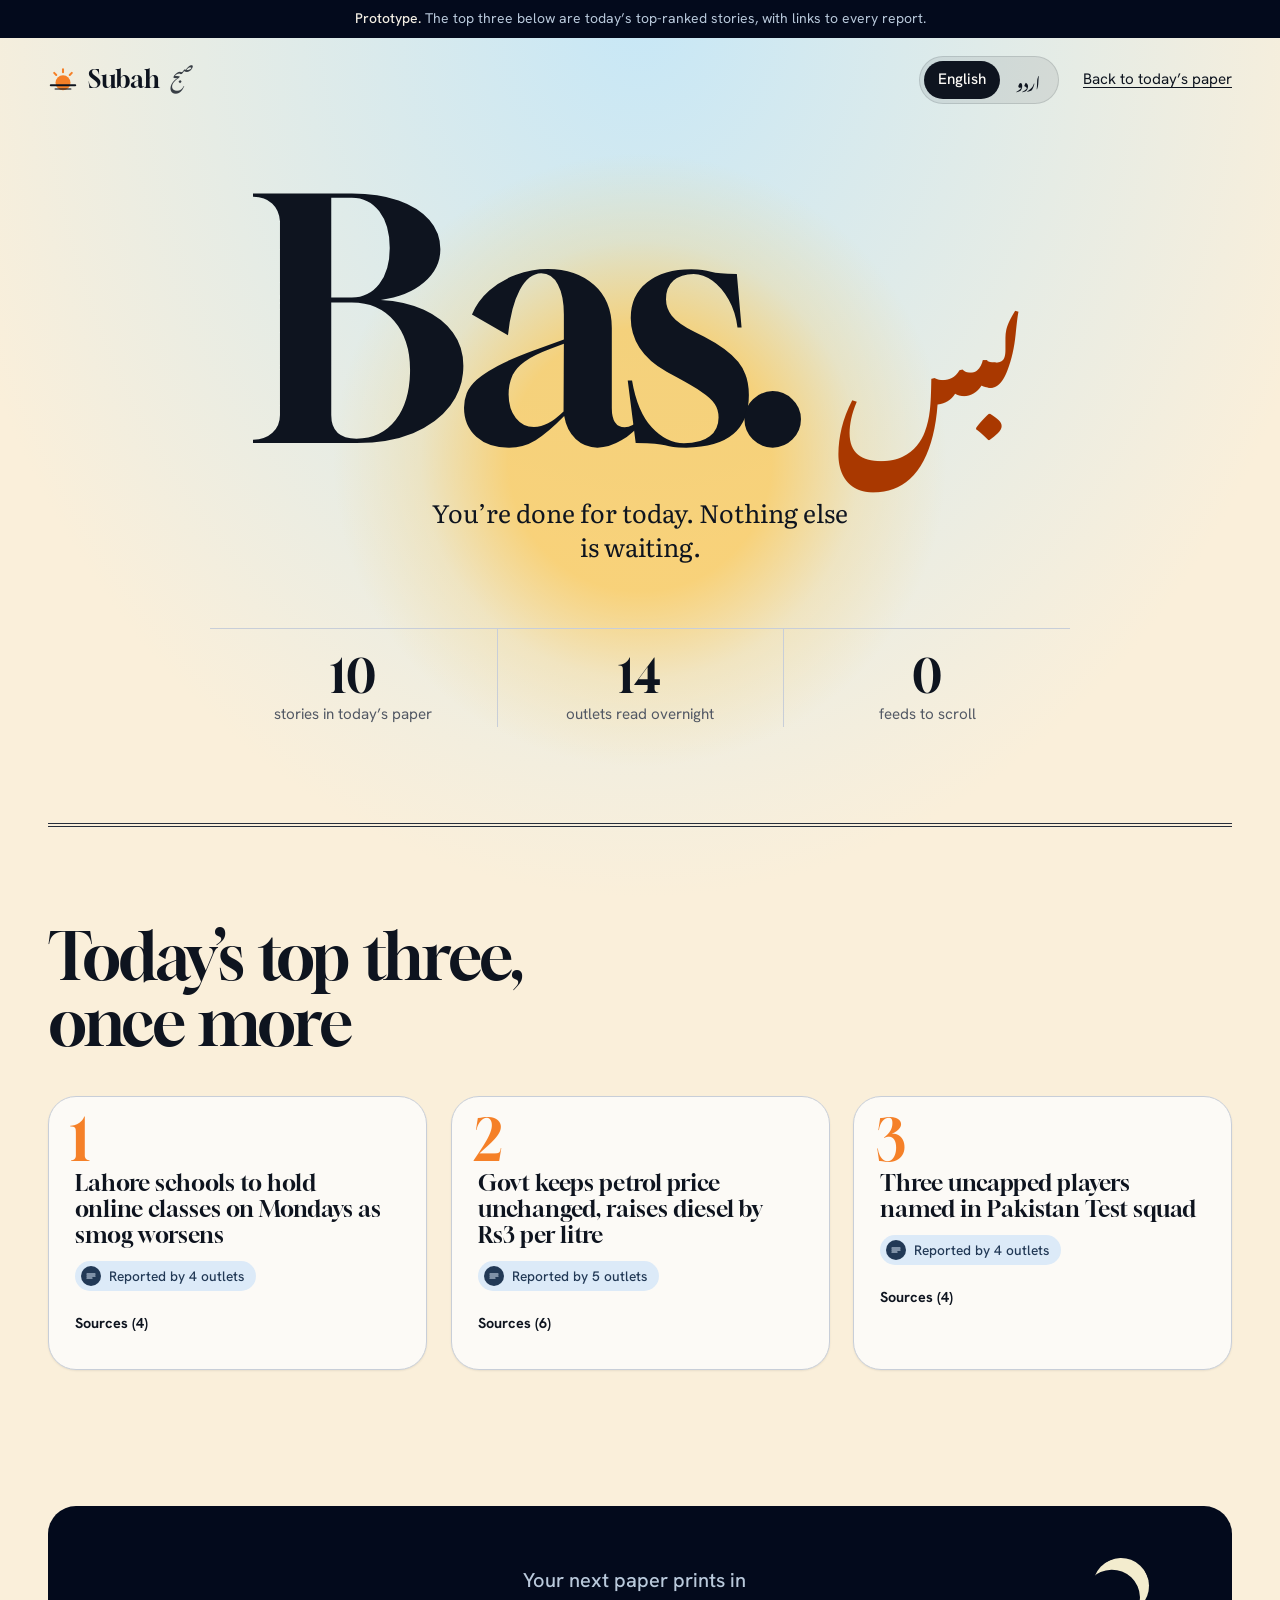
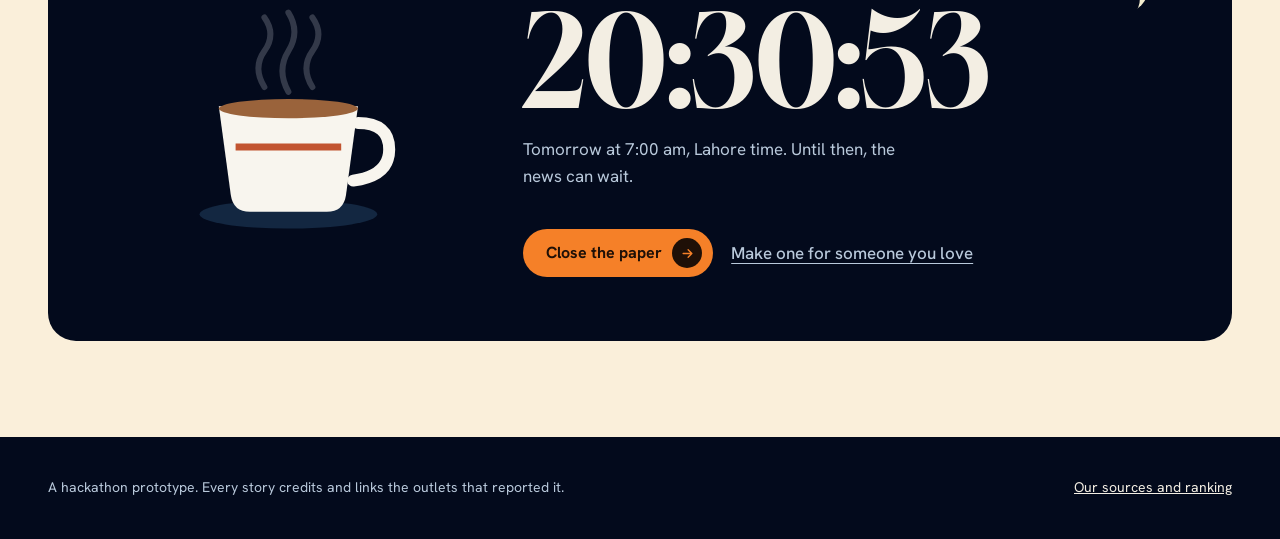
==== commit e65443e1: "Bring the web app to the approved scope; retune grouping - Coverage labels only ("Reported by N outl" ====
--- a/web/end.html
+++ b/web/end.html
@@ -4,20 +4,19 @@
   <meta charset="utf-8">
   <meta name="viewport" content="width=device-width, initial-scale=1">
   <title>Bas, done for today</title>
-  <meta name="description" content="The last page of today’s Subah: three things to remember, a three-question quiz, and the time your next paper prints.">
+  <meta name="description" content="The last page of today’s Subah: the top three stories again with their sources, and the time your next paper prints.">
   <meta name="theme-color" content="#f6f1e6">
   <link rel="preconnect" href="https://fonts.googleapis.com">
   <link rel="preconnect" href="https://fonts.gstatic.com" crossorigin>
   <link href="https://fonts.googleapis.com/css2?family=Gloock&family=Hanken+Grotesk:wght@400;500;700&family=Literata:ital,opsz,wght@0,7..72,400;0,7..72,600;1,7..72,400&family=Noto+Nastaliq+Urdu:wght@400;700&display=swap" rel="stylesheet">
   <link rel="stylesheet" href="assets/css/base.css">
   <link rel="stylesheet" href="assets/css/end.css">
-  <script src="assets/js/data.js" defer></script>
   <script src="assets/js/common.js" defer></script>
   <script src="assets/js/end.js" defer></script>
 </head>
 <body class="theme-day page-end">
   <a class="skip-link" href="#end-main">Skip to the last page</a>
-  <p class="demo-strip"><b>Demo edition.</b> The takeaways and quiz come from today’s sample stories.</p>
+  <p class="demo-strip"><b>Prototype.</b> The top three below are today’s top-ranked stories, with links to every report.</p>
 
   <header class="end-head">
     <a class="wordmark" href="index.html" aria-label="Subah home">
@@ -26,34 +25,21 @@
     <div class="seg" role="group" aria-label="Language" id="end-lang">
       <button type="button" data-lang="en" aria-pressed="true">English</button>
       <button type="button" data-lang="ur" aria-pressed="false" lang="ur">اردو</button>
-      <button type="button" data-lang="ro" aria-pressed="false">Roman</button>
     </div>
-    <a class="end-back" href="paper.html">Back to today’s paper</a>
+    <a class="end-back" href="paper.html" data-t="back">Back to today’s paper</a>
   </header>
 
   <main id="end-main" class="end-main">
     <section class="bas" aria-labelledby="bas-title">
       <div class="bas__sun" aria-hidden="true"></div>
       <h1 class="bas__title" id="bas-title"><span class="bas__en">Bas.</span><span class="bas__ur" lang="ur">بس</span></h1>
-      <p class="bas__lede" data-t="lede">You’re done for today. Ten stories, about six minutes, and nothing else is waiting.</p>
-      <div class="bas__stats" role="list">
-        <div role="listitem"><b class="tabular" data-t="s1v">10 of 10</b><span data-t="s1">stories read</span></div>
-        <div role="listitem"><b class="tabular" data-t="s2v">8 + 1 + 1</b><span data-t="s2">confirmed, single source, unconfirmed</span></div>
-        <div role="listitem"><b class="tabular" data-t="s3v">0</b><span data-t="s3">feeds to scroll</span></div>
-      </div>
+      <p class="bas__lede" data-t="lede">You’re done for today. Nothing else is waiting.</p>
+      <div class="bas__stats" role="list" id="bas-stats"></div>
     </section>
 
     <section class="remember" aria-labelledby="remember-title">
-      <h2 id="remember-title" data-t="rememberTitle">Three things to remember</h2>
+      <h2 id="remember-title" data-t="rememberTitle">Today’s top three, once more</h2>
       <ol class="remember__list" id="remember-list"></ol>
-    </section>
-
-    <section class="quiz" aria-labelledby="quiz-title">
-      <div class="quiz__head">
-        <h2 id="quiz-title" data-t="quizTitle">The Daily 3</h2>
-        <p data-t="quizLede">Three questions from this morning’s paper. No timer, no streak.</p>
-      </div>
-      <div class="quiz__card" id="quiz-card" aria-live="polite"></div>
     </section>
 
     <section class="tomorrow" aria-labelledby="tomorrow-title">
@@ -83,7 +69,6 @@
     </section>
   </main>
 
-  <!-- the closing fold -->
   <div class="closing" id="closing" hidden>
     <div class="closing__half closing__half--top"></div>
     <div class="closing__half closing__half--bottom"></div>
@@ -97,8 +82,8 @@
 
   <footer class="site-footer site-footer--slim">
     <div class="container footer__base">
-      <span>A hackathon prototype. Summaries are written in our own words and credit every publisher.</span>
-      <a href="index.html">Front page</a>
+      <span>A hackathon prototype. Every story credits and links the outlets that reported it.</span>
+      <a href="sources.html">Our sources and ranking</a>
     </div>
   </footer>
 </body>
--- a/web/assets/css/base.css
+++ b/web/assets/css/base.css
@@ -46,6 +46,9 @@
   --bad: oklch(52% 0.19 27);
   --bad-soft: oklch(94.5% 0.035 25);
   --moon: oklch(94% 0.04 95);
+  --cover-soft: oklch(93% 0.025 250);
+  --cover-ink: oklch(34% 0.06 255);
+  --kesar-soft: oklch(95% 0.045 75);
 
   /* type */
   --font-display: "Gloock", "Libre Bodoni", Georgia, serif;
@@ -334,13 +337,23 @@
 .badge__icon svg { width: 12px; height: 12px; }
 .badge__dots { display: inline-flex; gap: 3px; margin-left: 2px; }
 .badge__dots i { width: 6px; height: 6px; border-radius: 50%; background: currentColor; opacity: 0.85; }
-.badge--confirmed { background: var(--ok-soft); color: var(--ok); }
-.badge--confirmed .badge__icon { background: var(--ok); color: var(--ok-soft); }
-.badge--single { background: var(--warn-soft); color: var(--warn); }
-.badge--single .badge__icon { background: var(--warn-mark); color: var(--kesar-ink); }
-.badge--unconfirmed { background: var(--bad-soft); color: var(--bad); }
-.badge--unconfirmed .badge__icon { background: var(--bad); color: var(--bad-soft); }
+/* one neutral style: the label is a count of outlets, not a verdict, so it never uses success or warning colours */
+.badge--coverage { background: var(--cover-soft); color: var(--cover-ink); }
+.badge--coverage .badge__icon { background: var(--cover-ink); color: var(--cover-soft); }
 .badge[lang="ur"] { font-family: var(--font-urdu); font-size: 0.86rem; line-height: 1.9; padding-block: 0; }
+
+/* For you: rule-based tags that show the word that matched */
+.fy { display: flex; flex-wrap: wrap; align-items: center; gap: 6px; }
+.fy__head { font-size: 0.82rem; font-weight: 700; margin-inline-end: 2px; }
+.fy-tag {
+  display: inline-flex; align-items: center; gap: 6px; min-height: 28px; padding: 2px 10px 2px 8px;
+  border-radius: var(--radius-pill); background: var(--kesar-soft); color: var(--kesar-ink);
+  border: 1px solid color-mix(in oklab, var(--kesar) 45%, transparent); font-size: 0.84rem; font-weight: 500;
+}
+.fy-tag svg { width: 13px; height: 13px; flex-shrink: 0; color: var(--kesar-deep); }
+.fy-tag__why { font-weight: 400; color: var(--muted); font-size: 0.78rem; }
+.fy[lang="ur"] { font-family: var(--font-urdu); line-height: 1.8; }
+.fy[lang="ur"] .fy-tag { font-family: var(--font-urdu); }
 
 /* ------------------------------------------------------------------ chips */
 .chip {
@@ -383,58 +396,6 @@
 .wave i:nth-child(8) { animation-delay: -0.15s; } .wave i:nth-child(9) { animation-delay: -0.55s; }
 @keyframes wave { 0%, 100% { transform: scaleY(0.25); } 50% { transform: scaleY(1); } }
 
-/* ------------------------------------------------------------------ swipe deck + topic bars (night surfaces) */
-:root { --pass-on-night: oklch(72% 0.15 27); --keep-on-night: oklch(76% 0.13 158); }
-.bars__title { font-size: 0.95rem; color: var(--on-night-muted); margin-bottom: var(--space-sm); }
-.bars__list { list-style: none; margin: 0; padding: 0; display: grid; gap: 10px; }
-.bar { display: grid; grid-template-columns: 104px minmax(0, 1fr) 30px; gap: 12px; align-items: center; font-size: 0.92rem; }
-.bar__track { height: 8px; border-radius: 99px; background: var(--night-3); overflow: hidden; }
-.bar__fill {
-  display: block; height: 100%; border-radius: 99px; background: var(--kesar);
-  transform-origin: left; transform: scaleX(var(--w, 0.08));
-  transition: transform 600ms var(--ease-out);
-}
-.bar__fill.is-neg { background: var(--on-night-muted); }
-.bar__val { text-align: right; color: var(--on-night-muted); font-variant-numeric: tabular-nums; }
-.deck { position: relative; width: min(100%, 380px); height: 330px; border-radius: 24px; }
-.deck:focus-visible { outline: 3px solid var(--focus); outline-offset: 6px; }
-.swipe-card {
-  position: absolute; inset: 0;
-  display: flex; flex-direction: column; justify-content: space-between; gap: 16px;
-  padding: 26px; border-radius: 24px;
-  background: var(--paper); color: var(--ink);
-  box-shadow: var(--shadow-paper);
-  transform: translateY(calc(var(--d) * 16px)) scale(calc(1 - var(--d) * 0.05));
-  user-select: none; -webkit-user-select: none; touch-action: pan-y; cursor: grab;
-  --keep: 0; --pass: 0; --love: 0;
-}
-.swipe-card:not(.is-top) { filter: brightness(calc(1 - var(--d) * 0.06)); }
-.swipe-card.is-dragging { cursor: grabbing; }
-html.motion .swipe-card.is-top { animation: card-rise 360ms var(--ease-out); }
-@keyframes card-rise { from { transform: translateY(16px) scale(0.95); } }
-.swipe-card__meta { display: flex; justify-content: space-between; align-items: center; font-size: 0.88rem; color: var(--muted); }
-.swipe-card__label { display: inline-flex; min-height: 30px; align-items: center; padding: 0 12px; border-radius: 99px; background: var(--paper-2); color: var(--ink); font-weight: 500; }
-.swipe-card__headline { font-family: var(--font-display); font-size: clamp(1.6rem, 2.6vw, 2.05rem); line-height: 1.08; letter-spacing: -0.015em; }
-.swipe-card__stamp {
-  position: absolute; top: 22px; padding: 4px 12px; border: 3px solid; border-radius: 10px;
-  font-weight: 700; font-size: 1.1rem; pointer-events: none;
-}
-.swipe-card__stamp--keep { left: 20px; color: var(--ok); transform: rotate(-12deg); opacity: var(--keep); }
-.swipe-card__stamp--pass { right: 20px; color: var(--bad); transform: rotate(12deg); opacity: var(--pass); }
-.swipe-card__stamp--love { left: 50%; top: auto; bottom: 90px; color: var(--kesar-deep); transform: translateX(-50%) rotate(-4deg); opacity: var(--love); }
-.deck-actions { display: flex; gap: 16px; }
-.deck-btn {
-  width: 58px; height: 58px; border-radius: 50%; border: 1px solid var(--night-rule);
-  background: var(--night-2); color: var(--on-night); display: grid; place-items: center;
-  transition: background-color var(--dur-short) var(--ease-out), transform var(--dur-micro) var(--ease-out);
-}
-.deck-btn:hover { background: var(--night-3); }
-.deck-btn:active { transform: scale(0.94); }
-.deck-btn span, .deck-btn svg { width: 24px; height: 24px; }
-.deck-btn--pass { color: var(--pass-on-night); }
-.deck-btn--keep { color: var(--keep-on-night); }
-.deck-btn--love { color: var(--kesar); width: 50px; height: 50px; align-self: center; }
-
 /* ------------------------------------------------------------------ reveal (one, opt-in, visible by default) */
 html.js.motion [data-reveal] { opacity: 0; transform: translateY(14px); }
 html.js.motion [data-reveal].is-seen {
--- a/web/assets/css/end.css
+++ b/web/assets/css/end.css
@@ -49,7 +49,7 @@
 
 /* remember */
 .remember { padding: var(--space-3xl) 0; border-top: 4px double var(--rule-2); }
-.remember h2, .quiz h2 { font-size: var(--step-5); max-width: 16ch; }
+.remember h2 { font-size: var(--step-5); max-width: 16ch; }
 .remember__list { list-style: none; margin: var(--space-xl) 0 0; padding: 0; display: grid; grid-template-columns: repeat(3, minmax(0, 1fr)); gap: var(--space-lg); counter-reset: r; }
 .remember__list li {
   counter-increment: r; position: relative; background: var(--paper); border-radius: var(--radius-lg);
@@ -64,55 +64,6 @@
 .remember__list li[lang="ur"] { font-family: var(--font-urdu); line-height: 2.2; font-size: 1.05rem; text-align: right; }
 html.motion .remember__list li.is-flip { animation: flip-in 640ms var(--ease-out) both; animation-delay: calc(var(--i) * 90ms); }
 @keyframes flip-in { from { opacity: 0; transform: perspective(900px) rotateX(-40deg) translateY(16px); } }
-
-/* quiz */
-.quiz { padding: var(--space-3xl) 0; border-top: 1px solid var(--rule); }
-.quiz__head { display: grid; grid-template-columns: minmax(0, 1fr) minmax(0, 1fr); gap: var(--space-xl); align-items: end; }
-.quiz__head p { color: var(--ink-2); font-size: var(--step-1); max-width: 36ch; }
-.quiz__card {
-  margin-top: var(--space-xl); background: var(--paper); border-radius: var(--radius-lg); border: 1px solid var(--rule);
-  padding: clamp(22px, 4vw, 44px); box-shadow: var(--shadow-paper); max-width: 860px;
-}
-.quiz__meta { display: flex; justify-content: space-between; align-items: center; color: var(--muted); font-size: 0.95rem; }
-.quiz__pips { display: flex; gap: 6px; }
-.quiz__pips i { width: 28px; height: 6px; border-radius: 99px; background: var(--paper-3); }
-.quiz__pips i.is-right { background: var(--ok); }
-.quiz__pips i.is-wrong { background: var(--bad); }
-.quiz__pips i.is-now { background: var(--kesar); }
-.quiz__q { font-family: var(--font-display); font-size: clamp(1.7rem, 3vw, 2.4rem); line-height: 1.1; margin: 18px 0 22px; max-width: 30ch; }
-.quiz__q[lang="ur"] { font-family: var(--font-urdu); font-weight: 700; line-height: 1.9; font-size: clamp(1.3rem, 2.4vw, 1.8rem); }
-.quiz__opts { display: grid; gap: 10px; }
-.quiz__opt {
-  display: grid; grid-template-columns: 32px minmax(0, 1fr) 24px; gap: 14px; align-items: center; text-align: start;
-  min-height: 58px; padding: 10px 16px; border-radius: 16px; border: 1px solid var(--rule); background: var(--paper);
-  font-size: 1.05rem; font-weight: 500;
-  transition: border-color var(--dur-short) var(--ease-out), background-color var(--dur-short) var(--ease-out), transform var(--dur-micro) var(--ease-out);
-}
-.quiz__opt:hover:not([disabled]) { border-color: var(--ink); }
-.quiz__opt:active:not([disabled]) { transform: translateY(1px); }
-.quiz__opt[disabled] { cursor: default; }
-.quiz__key { width: 32px; height: 32px; border-radius: 50%; display: grid; place-items: center; background: var(--paper-2); font-weight: 700; font-size: 0.9rem; }
-.quiz__mark { width: 24px; height: 24px; }
-.quiz__opt.is-right { border-color: var(--ok); background: var(--ok-soft); }
-.quiz__opt.is-right .quiz__key { background: var(--ok); color: var(--ok-soft); }
-.quiz__opt.is-wrong { border-color: var(--bad); background: var(--bad-soft); }
-.quiz__opt.is-wrong .quiz__key { background: var(--bad); color: var(--bad-soft); }
-.quiz__opt.is-dim { opacity: 0.55; }
-html.motion .quiz__opt.is-wrong { animation: shake 360ms var(--ease-out); }
-@keyframes shake { 25% { transform: translateX(-5px); } 60% { transform: translateX(4px); } }
-.quiz__opt[lang="ur"], .quiz__card[dir="rtl"] .quiz__opt { font-family: var(--font-urdu); line-height: 1.9; }
-.quiz__note { margin-top: 16px; min-height: 1.6em; color: var(--ink-2); font-family: var(--font-read); }
-.quiz__note[lang="ur"] { font-family: var(--font-urdu); line-height: 2; }
-.quiz__next { margin-top: 18px; }
-.quiz__done { display: grid; grid-template-columns: auto minmax(0, 1fr); gap: var(--space-xl); align-items: center; }
-.quiz__ring { width: 150px; height: 150px; position: relative; display: grid; place-items: center; }
-.quiz__ring svg { position: absolute; inset: 0; transform: rotate(-90deg); }
-.quiz__ring circle { fill: none; stroke-width: 10; }
-.quiz__ring .track { stroke: var(--paper-3); }
-.quiz__ring .fill { stroke: var(--ok); stroke-linecap: round; stroke-dasharray: 377; stroke-dashoffset: 377; transition: stroke-dashoffset 1s var(--ease-out); }
-.quiz__score { font-family: var(--font-display); font-size: 2.6rem; line-height: 1; }
-.quiz__done h3 { font-size: var(--step-3); }
-.quiz__done p { color: var(--ink-2); margin-top: 8px; }
 
 /* tomorrow */
 .tomorrow {
@@ -171,13 +122,22 @@
 
 @media (max-width: 900px) {
   .remember__list { grid-template-columns: minmax(0, 1fr); }
-  .quiz__head, .tomorrow { grid-template-columns: minmax(0, 1fr); }
+  .tomorrow { grid-template-columns: minmax(0, 1fr); }
   .chai__svg { width: 160px; }
   .end-back { display: none; }
 }
 @media (max-width: 560px) {
   .bas__stats { grid-template-columns: minmax(0, 1fr); }
   .bas__stats > div { border-left: 0; border-bottom: 1px solid var(--rule); padding: var(--space-md) 0; }
-  .quiz__done { grid-template-columns: minmax(0, 1fr); justify-items: start; }
   .end-head .seg button { padding: 0 10px; }
 }
+
+/* top three */
+.top3 { display: grid; gap: 14px; align-content: start; padding-top: 72px !important; }
+.top3__head { font-family: var(--font-display); font-size: 1.45rem; line-height: 1.12; }
+.top3__head[lang="ur"] { font-family: var(--font-urdu); font-weight: 700; line-height: 1.9; font-size: 1.15rem; }
+.top3 .badge { justify-self: start; white-space: normal; }
+.top3__src summary { cursor: pointer; font-family: var(--font-ui); font-weight: 700; font-size: 0.9rem; min-height: 36px; display: flex; align-items: center; }
+.top3__src ul { list-style: none; margin: 0; padding: 0; display: grid; gap: 8px; font-family: var(--font-ui); font-size: 0.9rem; line-height: 1.4; }
+.top3__src a { color: var(--ink-2); }
+.top3__src a[lang="ur"] { font-family: var(--font-urdu); line-height: 1.9; }
